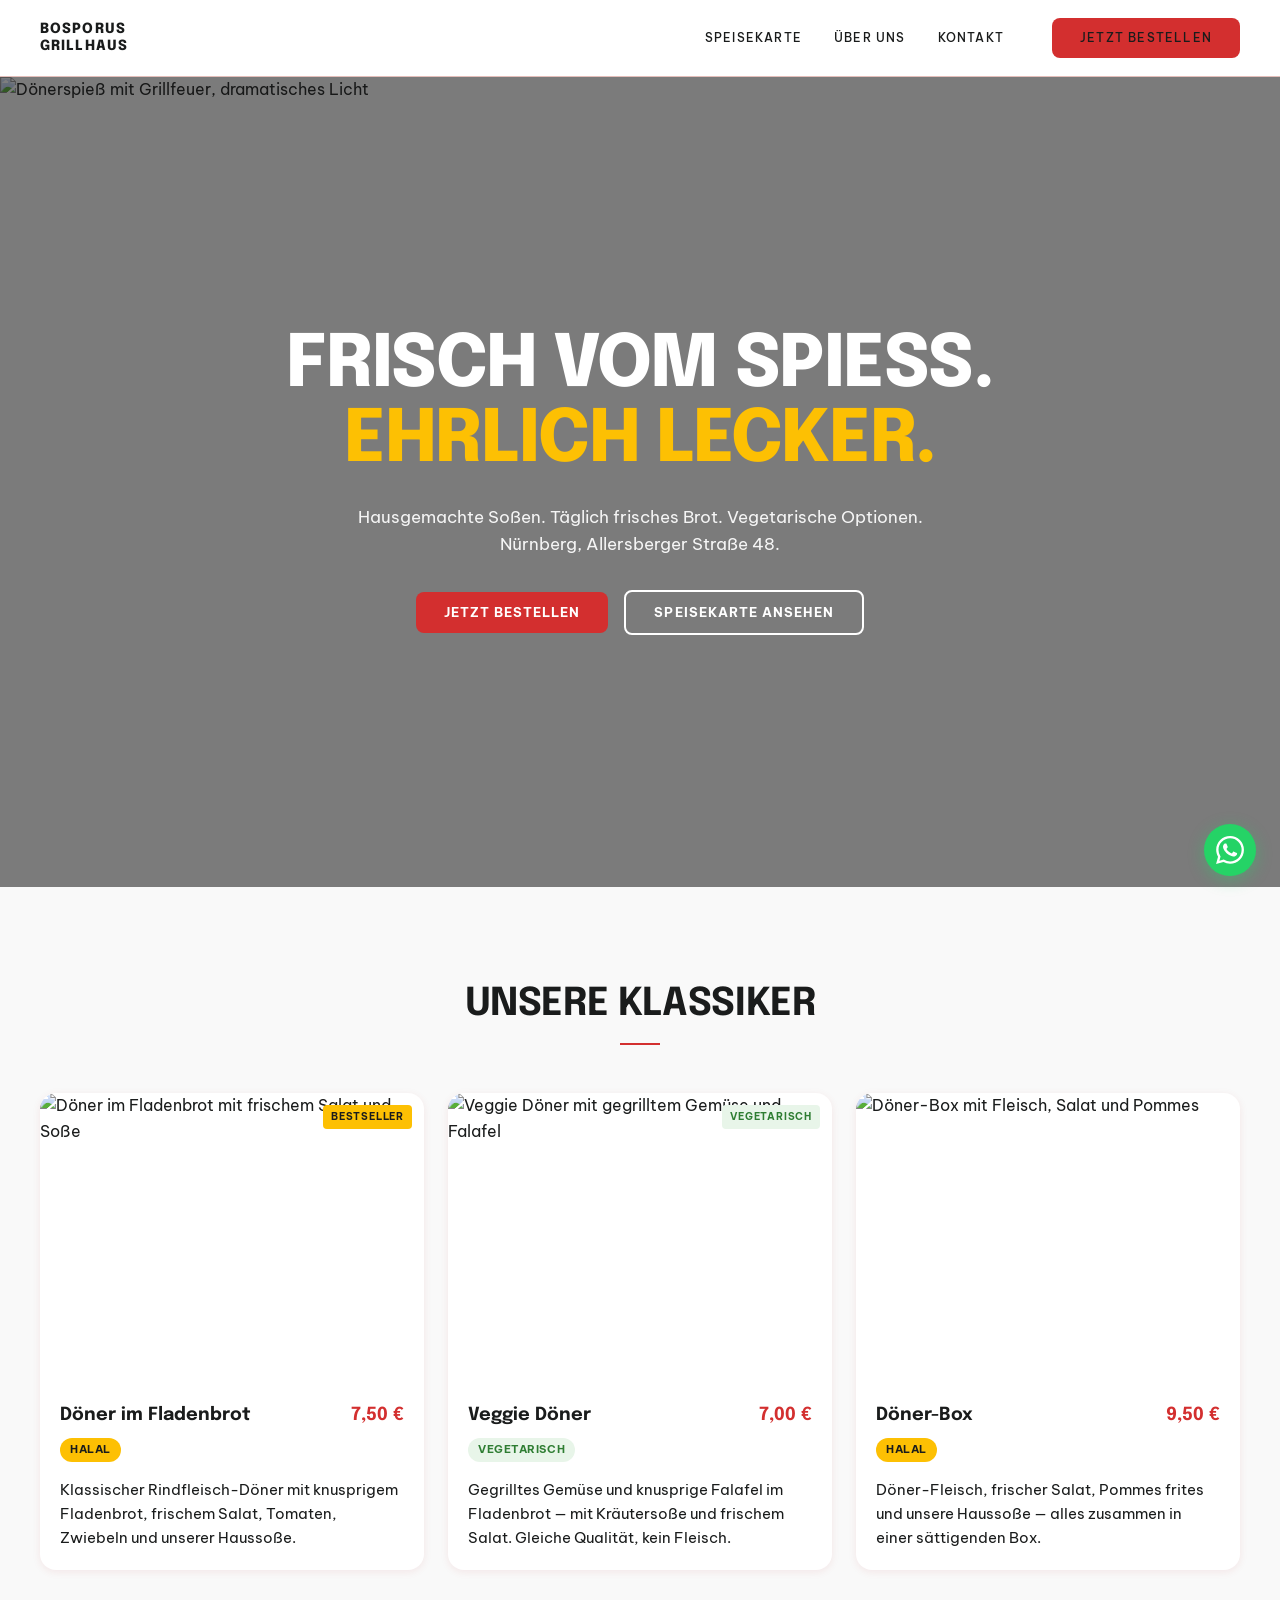
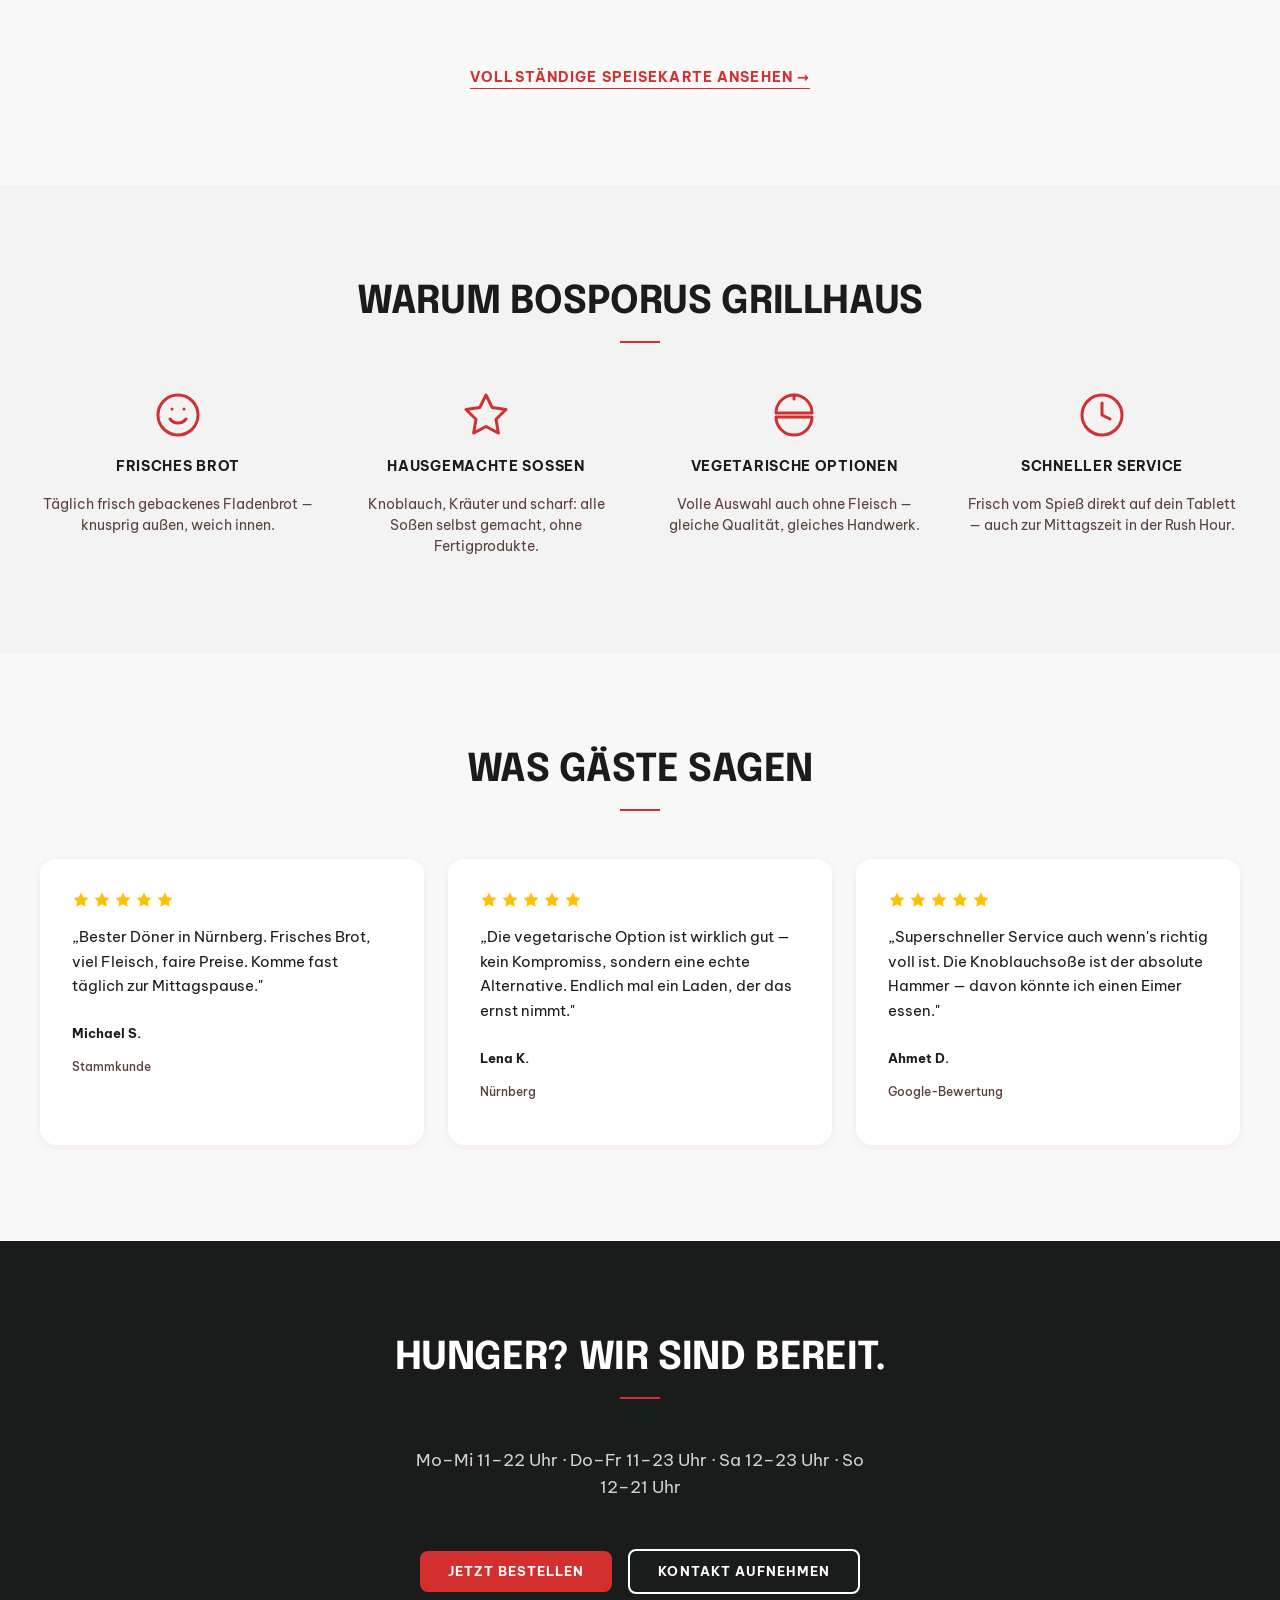
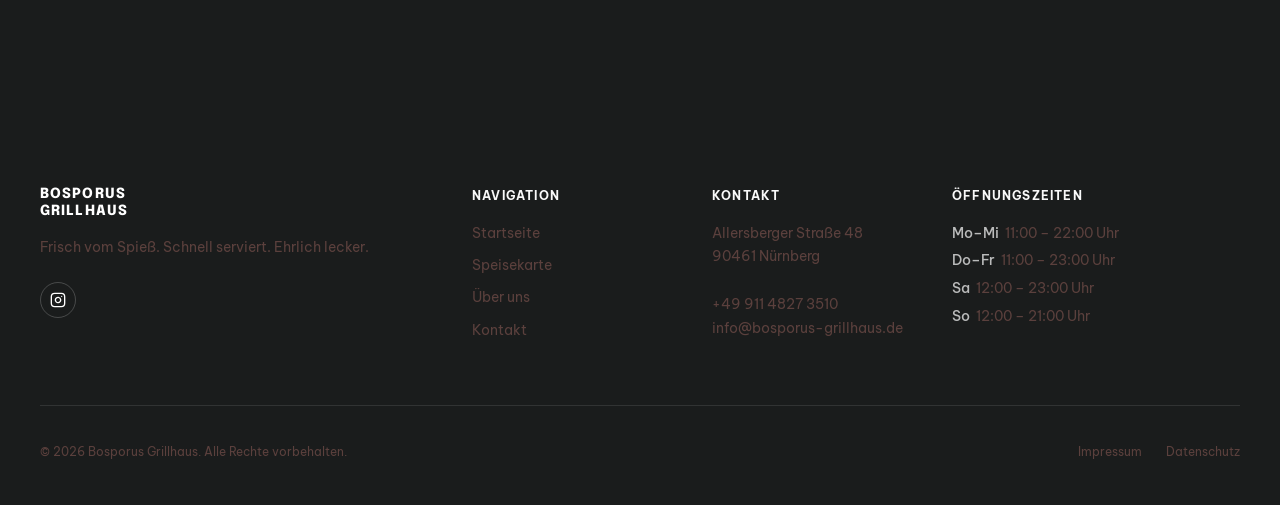
==== index.html @ ae5527a3 "demo doener" ====
<!DOCTYPE html>
<html lang="de">
<head>
  <meta charset="UTF-8">
  <meta name="viewport" content="width=device-width, initial-scale=1.0">
  <meta name="description" content="Bosporus Grillhaus Nürnberg — frisch vom Spieß, hausgemachte Soßen, vegetarische Optionen. Döner, Dürüm, Lahmacun & mehr. Jetzt bestellen.">
  <meta name="robots" content="index, follow">
  <title>Bosporus Grillhaus Nürnberg — Frisch vom Spieß</title>

  <link rel="canonical" href="https://www.bosporus-grillhaus.de/">

  <!-- Favicon -->
  <link rel="icon" type="image/svg+xml" href="/favicon.svg">
  <link rel="icon" type="image/png" sizes="32x32" href="/favicon-32x32.png">
  <link rel="apple-touch-icon" sizes="180x180" href="/apple-touch-icon.png">
  <link rel="manifest" href="/site.webmanifest">

  <!-- Open Graph -->
  <meta property="og:title" content="Bosporus Grillhaus Nürnberg — Frisch vom Spieß">
  <meta property="og:description" content="Moderner Dönerladen in Nürnberg mit frisch gebackenem Brot, hausgemachten Soßen und vegetarischen Optionen.">
  <meta property="og:type" content="website">
  <meta property="og:url" content="https://www.bosporus-grillhaus.de/">
  <meta property="og:image" content="https://www.bosporus-grillhaus.de/assets/images/og-image.jpg">
  <meta property="og:locale" content="de_DE">
  <meta property="og:site_name" content="Bosporus Grillhaus">

  <!-- Font Preload -->
  <link rel="preload" href="/assets/fonts/epilogue-extrabold.woff2" as="font" type="font/woff2" crossorigin>
  <link rel="preload" href="/assets/fonts/be-vietnam-pro-regular.woff2" as="font" type="font/woff2" crossorigin>

  <link rel="stylesheet" href="/style.css">

  <!-- JSON-LD LocalBusiness -->
  <script type="application/ld+json">
  {
    "@context": "https://schema.org",
    "@type": "Restaurant",
    "name": "Bosporus Grillhaus",
    "image": "https://www.bosporus-grillhaus.de/assets/images/og-image.jpg",
    "url": "https://www.bosporus-grillhaus.de",
    "telephone": "+4991148273510",
    "email": "info@bosporus-grillhaus.de",
    "priceRange": "€",
    "servesCuisine": ["Türkisch", "Döner", "Streetfood"],
    "menu": "https://www.bosporus-grillhaus.de/speisekarte.html",
    "address": {
      "@type": "PostalAddress",
      "streetAddress": "Allersberger Straße 48",
      "postalCode": "90461",
      "addressLocality": "Nürnberg",
      "addressCountry": "DE"
    },
    "openingHoursSpecification": [
      {
        "@type": "OpeningHoursSpecification",
        "dayOfWeek": ["Monday", "Tuesday", "Wednesday"],
        "opens": "11:00",
        "closes": "22:00"
      },
      {
        "@type": "OpeningHoursSpecification",
        "dayOfWeek": ["Thursday", "Friday"],
        "opens": "11:00",
        "closes": "23:00"
      },
      {
        "@type": "OpeningHoursSpecification",
        "dayOfWeek": "Saturday",
        "opens": "12:00",
        "closes": "23:00"
      },
      {
        "@type": "OpeningHoursSpecification",
        "dayOfWeek": "Sunday",
        "opens": "12:00",
        "closes": "21:00"
      }
    ],
    "sameAs": [
      "https://www.instagram.com/bosporus.grillhaus"
    ]
  }
  </script>
</head>
<body>

<a href="#main-content" class="skip-link">Zum Inhalt springen</a>

<!-- Navigation -->
<header class="site-nav" role="banner">
  <div class="nav-inner">
    <a href="/" class="nav-logo" aria-label="Bosporus Grillhaus — Startseite">
      <span>BOSPORUS</span>
      <span>GRILLHAUS</span>
    </a>

    <nav class="nav-links" aria-label="Hauptnavigation">
      <a href="/speisekarte.html">Speisekarte</a>
      <a href="/ueber-uns.html">Über uns</a>
      <a href="/kontakt.html">Kontakt</a>
      <a href="https://wa.me/4915738126495"
         class="btn btn-primary nav-cta"
         target="_blank"
         rel="noopener noreferrer"
         aria-label="Jetzt per WhatsApp bestellen">Jetzt bestellen</a>
    </nav>

    <button class="nav-hamburger"
            data-hamburger
            aria-expanded="false"
            aria-controls="mobile-menu"
            aria-label="Menü öffnen">
      <span></span>
      <span></span>
      <span></span>
    </button>
  </div>

  <nav id="mobile-menu"
       class="nav-mobile"
       data-mobile-menu
       aria-label="Mobile Navigation">
    <a href="/speisekarte.html">Speisekarte</a>
    <a href="/ueber-uns.html">Über uns</a>
    <a href="/kontakt.html">Kontakt</a>
    <a href="https://wa.me/4915738126495"
       class="btn btn-primary"
       target="_blank"
       rel="noopener noreferrer"
       aria-label="Jetzt per WhatsApp bestellen">Jetzt bestellen</a>
  </nav>
</header>

<main id="main-content">

  <!-- Hero -->
  <section class="hero" aria-label="Hero">
    <picture>
      <source media="(min-width: 1024px)" srcset="/assets/images/hero-01-desktop.webp">
      <source media="(min-width: 640px)" srcset="/assets/images/hero-01-tablet.webp">
      <img class="hero-image"
           src="/assets/images/hero-01-mobile.webp"
           alt="Dönerspieß mit Grillfeuer, dramatisches Licht"
           width="1920" height="1080"
           fetchpriority="high">
    </picture>
    <div class="hero-overlay" aria-hidden="true"></div>
    <div class="hero-content">
      <h1 class="hero-headline">
        <span class="line-1">Frisch vom Spieß.</span>
        <span class="line-2">Ehrlich lecker.</span>
      </h1>
      <p class="hero-sub">Hausgemachte Soßen. Täglich frisches Brot. Vegetarische Optionen.<br>Nürnberg, Allersberger Straße 48.</p>
      <div class="hero-actions">
        <a href="https://wa.me/4915738126495"
           class="btn btn-primary"
           target="_blank"
           rel="noopener noreferrer"
           aria-label="Jetzt per WhatsApp bestellen">Jetzt bestellen</a>
        <a href="/speisekarte.html" class="btn btn-ghost">Speisekarte ansehen</a>
      </div>
    </div>
  </section>

  <!-- Unsere Klassiker -->
  <section class="section" aria-labelledby="klassiker-heading">
    <div class="container">
      <h2 class="section-heading reveal" id="klassiker-heading">Unsere Klassiker</h2>
      <span class="section-divider reveal" data-reveal-delay="60" aria-hidden="true"></span>

      <div class="card-grid">

        <!-- Karte 1 -->
        <article class="product-card reveal" data-reveal-delay="0">
          <div class="product-card-image">
            <picture>
              <source media="(min-width: 640px)" srcset="/assets/images/menu/food-01-tablet.webp">
              <img src="/assets/images/menu/food-01-mobile.webp"
                   alt="Döner im Fladenbrot mit frischem Salat und Soße"
                   width="600" height="450"
                   loading="lazy">
            </picture>
            <span class="product-card-badge">Bestseller</span>
          </div>
          <div class="product-card-body">
            <div class="product-card-header">
              <h3 class="product-card-name">Döner im Fladenbrot</h3>
              <span class="product-card-price">7,50 €</span>
            </div>
            <div class="product-card-chips">
              <span class="chip">Halal</span>
            </div>
            <p class="product-card-desc">Klassischer Rindfleisch-Döner mit knusprigem Fladenbrot, frischem Salat, Tomaten, Zwiebeln und unserer Haussoße.</p>
          </div>
        </article>

        <!-- Karte 2 -->
        <article class="product-card reveal" data-reveal-delay="60">
          <div class="product-card-image">
            <picture>
              <source media="(min-width: 640px)" srcset="/assets/images/menu/food-02-tablet.webp">
              <img src="/assets/images/menu/food-02-mobile.webp"
                   alt="Veggie Döner mit gegrilltem Gemüse und Falafel"
                   width="600" height="450"
                   loading="lazy">
            </picture>
            <span class="product-card-badge" style="background:#e8f5e9; color:#2e7d32;">Vegetarisch</span>
          </div>
          <div class="product-card-body">
            <div class="product-card-header">
              <h3 class="product-card-name">Veggie Döner</h3>
              <span class="product-card-price">7,00 €</span>
            </div>
            <div class="product-card-chips">
              <span class="chip chip-vegan">Vegetarisch</span>
            </div>
            <p class="product-card-desc">Gegrilltes Gemüse und knusprige Falafel im Fladenbrot — mit Kräutersoße und frischem Salat. Gleiche Qualität, kein Fleisch.</p>
          </div>
        </article>

        <!-- Karte 3 -->
        <article class="product-card reveal" data-reveal-delay="120">
          <div class="product-card-image">
            <picture>
              <source media="(min-width: 640px)" srcset="/assets/images/menu/food-03-tablet.webp">
              <img src="/assets/images/menu/food-03-mobile.webp"
                   alt="Döner-Box mit Fleisch, Salat und Pommes"
                   width="600" height="450"
                   loading="lazy">
            </picture>
          </div>
          <div class="product-card-body">
            <div class="product-card-header">
              <h3 class="product-card-name">Döner-Box</h3>
              <span class="product-card-price">9,50 €</span>
            </div>
            <div class="product-card-chips">
              <span class="chip">Halal</span>
            </div>
            <p class="product-card-desc">Döner-Fleisch, frischer Salat, Pommes frites und unsere Haussoße — alles zusammen in einer sättigenden Box.</p>
          </div>
        </article>

      </div>

      <div class="section-link-wrap">
        <a href="/speisekarte.html" class="section-link reveal" data-reveal-delay="200">Vollständige Speisekarte ansehen →</a>
      </div>
    </div>
  </section>

  <!-- USP-Strip -->
  <section class="section section-alt" aria-labelledby="usp-heading">
    <div class="container">
      <h2 class="section-heading reveal" id="usp-heading">Warum Bosporus Grillhaus</h2>
      <span class="section-divider reveal" data-reveal-delay="60" aria-hidden="true"></span>

      <div class="usp-grid">

        <div class="usp-item reveal" data-reveal-delay="0">
          <svg class="usp-icon" xmlns="http://www.w3.org/2000/svg" viewBox="0 0 24 24" fill="none" stroke="currentColor" stroke-width="1.5" stroke-linecap="round" stroke-linejoin="round" aria-hidden="true">
            <path d="M12 2C6.48 2 2 6.48 2 12s4.48 10 10 10 10-4.48 10-10S17.52 2 12 2z"/>
            <path d="M8 14s1.5 2 4 2 4-2 4-2"/>
            <path d="M9 9h.01M15 9h.01"/>
          </svg>
          <p class="usp-label">Frisches Brot</p>
          <p class="usp-desc">Täglich frisch gebackenes Fladenbrot — knusprig außen, weich innen.</p>
        </div>

        <div class="usp-item reveal" data-reveal-delay="60">
          <svg class="usp-icon" xmlns="http://www.w3.org/2000/svg" viewBox="0 0 24 24" fill="none" stroke="currentColor" stroke-width="1.5" stroke-linecap="round" stroke-linejoin="round" aria-hidden="true">
            <path d="M12 2l3.09 6.26L22 9.27l-5 4.87 1.18 6.88L12 17.77l-6.18 3.25L7 14.14 2 9.27l6.91-1.01L12 2z"/>
          </svg>
          <p class="usp-label">Hausgemachte Soßen</p>
          <p class="usp-desc">Knoblauch, Kräuter und scharf: alle Soßen selbst gemacht, ohne Fertigprodukte.</p>
        </div>

        <div class="usp-item reveal" data-reveal-delay="120">
          <svg class="usp-icon" xmlns="http://www.w3.org/2000/svg" viewBox="0 0 24 24" fill="none" stroke="currentColor" stroke-width="1.5" stroke-linecap="round" stroke-linejoin="round" aria-hidden="true">
            <path d="M12 22c4.97 0 9-4.03 9-9H3c0 4.97 4.03 9 9 9z"/>
            <path d="M12 2a9 9 0 00-9 9h18a9 9 0 00-9-9z"/>
            <line x1="12" y1="2" x2="12" y2="4"/>
          </svg>
          <p class="usp-label">Vegetarische Optionen</p>
          <p class="usp-desc">Volle Auswahl auch ohne Fleisch — gleiche Qualität, gleiches Handwerk.</p>
        </div>

        <div class="usp-item reveal" data-reveal-delay="180">
          <svg class="usp-icon" xmlns="http://www.w3.org/2000/svg" viewBox="0 0 24 24" fill="none" stroke="currentColor" stroke-width="1.5" stroke-linecap="round" stroke-linejoin="round" aria-hidden="true">
            <circle cx="12" cy="12" r="10"/>
            <polyline points="12 6 12 12 16 14"/>
          </svg>
          <p class="usp-label">Schneller Service</p>
          <p class="usp-desc">Frisch vom Spieß direkt auf dein Tablett — auch zur Mittagszeit in der Rush Hour.</p>
        </div>

      </div>
    </div>
  </section>

  <!-- Testimonials -->
  <section class="section" aria-labelledby="reviews-heading">
    <div class="container">
      <h2 class="section-heading reveal" id="reviews-heading">Was Gäste sagen</h2>
      <span class="section-divider reveal" data-reveal-delay="60" aria-hidden="true"></span>

      <div class="testimonials-grid">

        <article class="testimonial-card reveal" data-reveal-delay="0">
          <div class="testimonial-stars" aria-label="5 von 5 Sternen">
            <svg viewBox="0 0 24 24" fill="currentColor" aria-hidden="true"><path d="M12 2l3.09 6.26L22 9.27l-5 4.87 1.18 6.88L12 17.77l-6.18 3.25L7 14.14 2 9.27l6.91-1.01L12 2z"/></svg>
            <svg viewBox="0 0 24 24" fill="currentColor" aria-hidden="true"><path d="M12 2l3.09 6.26L22 9.27l-5 4.87 1.18 6.88L12 17.77l-6.18 3.25L7 14.14 2 9.27l6.91-1.01L12 2z"/></svg>
            <svg viewBox="0 0 24 24" fill="currentColor" aria-hidden="true"><path d="M12 2l3.09 6.26L22 9.27l-5 4.87 1.18 6.88L12 17.77l-6.18 3.25L7 14.14 2 9.27l6.91-1.01L12 2z"/></svg>
            <svg viewBox="0 0 24 24" fill="currentColor" aria-hidden="true"><path d="M12 2l3.09 6.26L22 9.27l-5 4.87 1.18 6.88L12 17.77l-6.18 3.25L7 14.14 2 9.27l6.91-1.01L12 2z"/></svg>
            <svg viewBox="0 0 24 24" fill="currentColor" aria-hidden="true"><path d="M12 2l3.09 6.26L22 9.27l-5 4.87 1.18 6.88L12 17.77l-6.18 3.25L7 14.14 2 9.27l6.91-1.01L12 2z"/></svg>
          </div>
          <p class="testimonial-quote">„Bester Döner in Nürnberg. Frisches Brot, viel Fleisch, faire Preise. Komme fast täglich zur Mittagspause."</p>
          <div>
            <p class="testimonial-author">Michael S.</p>
            <p class="testimonial-role">Stammkunde</p>
          </div>
        </article>

        <article class="testimonial-card reveal" data-reveal-delay="60">
          <div class="testimonial-stars" aria-label="5 von 5 Sternen">
            <svg viewBox="0 0 24 24" fill="currentColor" aria-hidden="true"><path d="M12 2l3.09 6.26L22 9.27l-5 4.87 1.18 6.88L12 17.77l-6.18 3.25L7 14.14 2 9.27l6.91-1.01L12 2z"/></svg>
            <svg viewBox="0 0 24 24" fill="currentColor" aria-hidden="true"><path d="M12 2l3.09 6.26L22 9.27l-5 4.87 1.18 6.88L12 17.77l-6.18 3.25L7 14.14 2 9.27l6.91-1.01L12 2z"/></svg>
            <svg viewBox="0 0 24 24" fill="currentColor" aria-hidden="true"><path d="M12 2l3.09 6.26L22 9.27l-5 4.87 1.18 6.88L12 17.77l-6.18 3.25L7 14.14 2 9.27l6.91-1.01L12 2z"/></svg>
            <svg viewBox="0 0 24 24" fill="currentColor" aria-hidden="true"><path d="M12 2l3.09 6.26L22 9.27l-5 4.87 1.18 6.88L12 17.77l-6.18 3.25L7 14.14 2 9.27l6.91-1.01L12 2z"/></svg>
            <svg viewBox="0 0 24 24" fill="currentColor" aria-hidden="true"><path d="M12 2l3.09 6.26L22 9.27l-5 4.87 1.18 6.88L12 17.77l-6.18 3.25L7 14.14 2 9.27l6.91-1.01L12 2z"/></svg>
          </div>
          <p class="testimonial-quote">„Die vegetarische Option ist wirklich gut — kein Kompromiss, sondern eine echte Alternative. Endlich mal ein Laden, der das ernst nimmt."</p>
          <div>
            <p class="testimonial-author">Lena K.</p>
            <p class="testimonial-role">Nürnberg</p>
          </div>
        </article>

        <article class="testimonial-card reveal" data-reveal-delay="120">
          <div class="testimonial-stars" aria-label="5 von 5 Sternen">
            <svg viewBox="0 0 24 24" fill="currentColor" aria-hidden="true"><path d="M12 2l3.09 6.26L22 9.27l-5 4.87 1.18 6.88L12 17.77l-6.18 3.25L7 14.14 2 9.27l6.91-1.01L12 2z"/></svg>
            <svg viewBox="0 0 24 24" fill="currentColor" aria-hidden="true"><path d="M12 2l3.09 6.26L22 9.27l-5 4.87 1.18 6.88L12 17.77l-6.18 3.25L7 14.14 2 9.27l6.91-1.01L12 2z"/></svg>
            <svg viewBox="0 0 24 24" fill="currentColor" aria-hidden="true"><path d="M12 2l3.09 6.26L22 9.27l-5 4.87 1.18 6.88L12 17.77l-6.18 3.25L7 14.14 2 9.27l6.91-1.01L12 2z"/></svg>
            <svg viewBox="0 0 24 24" fill="currentColor" aria-hidden="true"><path d="M12 2l3.09 6.26L22 9.27l-5 4.87 1.18 6.88L12 17.77l-6.18 3.25L7 14.14 2 9.27l6.91-1.01L12 2z"/></svg>
            <svg viewBox="0 0 24 24" fill="currentColor" aria-hidden="true"><path d="M12 2l3.09 6.26L22 9.27l-5 4.87 1.18 6.88L12 17.77l-6.18 3.25L7 14.14 2 9.27l6.91-1.01L12 2z"/></svg>
          </div>
          <p class="testimonial-quote">„Superschneller Service auch wenn's richtig voll ist. Die Knoblauchsoße ist der absolute Hammer — davon könnte ich einen Eimer essen."</p>
          <div>
            <p class="testimonial-author">Ahmet D.</p>
            <p class="testimonial-role">Google-Bewertung</p>
          </div>
        </article>

      </div>
    </div>
  </section>

  <!-- CTA-Banner -->
  <section class="section section-dark" aria-labelledby="cta-heading">
    <div class="container" style="text-align:center;">
      <h2 class="section-heading reveal" id="cta-heading" style="color:#fff;">Hunger? Wir sind bereit.</h2>
      <span class="section-divider reveal" aria-hidden="true"></span>
      <p class="reveal" style="font-family:var(--font-body);font-size:1.0625rem;color:rgba(255,255,255,0.8);max-width:480px;margin:0 auto var(--space-5);line-height:1.6;">
        Mo–Mi 11–22 Uhr · Do–Fr 11–23 Uhr · Sa 12–23 Uhr · So 12–21 Uhr
      </p>
      <div class="hero-actions reveal" data-reveal-delay="100">
        <a href="https://wa.me/4915738126495"
           class="btn btn-primary"
           target="_blank"
           rel="noopener noreferrer"
           aria-label="Jetzt per WhatsApp bestellen">Jetzt bestellen</a>
        <a href="/kontakt.html" class="btn btn-ghost">Kontakt aufnehmen</a>
      </div>
    </div>
  </section>

</main>

<!-- Footer -->
<footer class="site-footer" role="contentinfo">
  <div class="container">
    <div class="footer-grid">

      <!-- Spalte 1: Logo + Slogan + Socials -->
      <div>
        <a href="/" class="footer-logo" aria-label="Bosporus Grillhaus — Startseite">
          <span>BOSPORUS</span>
          <span>GRILLHAUS</span>
        </a>
        <p class="footer-slogan">Frisch vom Spieß. Schnell serviert. Ehrlich lecker.</p>
        <div class="footer-socials">
          <a href="https://www.instagram.com/bosporus.grillhaus"
             class="footer-social-link"
             target="_blank"
             rel="noopener noreferrer"
             aria-label="Bosporus Grillhaus auf Instagram">
            <svg viewBox="0 0 24 24" fill="none" stroke="currentColor" stroke-width="2" stroke-linecap="round" stroke-linejoin="round" aria-hidden="true">
              <rect x="2" y="2" width="20" height="20" rx="5" ry="5"/>
              <path d="M16 11.37A4 4 0 1112.63 8 4 4 0 0116 11.37z"/>
              <line x1="17.5" y1="6.5" x2="17.51" y2="6.5"/>
            </svg>
          </a>
        </div>
      </div>

      <!-- Spalte 2: Navigation -->
      <div>
        <span class="footer-col-label">Navigation</span>
        <nav class="footer-nav" aria-label="Footer-Navigation">
          <a href="/">Startseite</a>
          <a href="/speisekarte.html">Speisekarte</a>
          <a href="/ueber-uns.html">Über uns</a>
          <a href="/kontakt.html">Kontakt</a>
        </nav>
      </div>

      <!-- Spalte 3: Kontakt -->
      <div>
        <span class="footer-col-label">Kontakt</span>
        <address class="footer-address" style="font-style:normal;">
          Allersberger Straße 48<br>
          90461 Nürnberg<br><br>
          <a href="tel:+4991148273510">+49 911 4827 3510</a><br>
          <a href="mailto:info@bosporus-grillhaus.de">info@bosporus-grillhaus.de</a>
        </address>
      </div>

      <!-- Spalte 4: Öffnungszeiten -->
      <div>
        <span class="footer-col-label">Öffnungszeiten</span>
        <div class="footer-hours">
          <dl>
            <dt>Mo–Mi</dt><dd>11:00 – 22:00 Uhr</dd>
            <dt>Do–Fr</dt><dd>11:00 – 23:00 Uhr</dd>
            <dt>Sa</dt><dd>12:00 – 23:00 Uhr</dd>
            <dt>So</dt><dd>12:00 – 21:00 Uhr</dd>
          </dl>
        </div>
      </div>

    </div>

    <!-- Footer Bottom -->
    <div class="footer-bottom">
      <p class="footer-copyright">© 2026 Bosporus Grillhaus. Alle Rechte vorbehalten.</p>
      <nav class="footer-legal-links" aria-label="Rechtliches">
        <a href="/impressum.html">Impressum</a>
        <a href="/datenschutz.html">Datenschutz</a>
      </nav>
    </div>
  </div>
</footer>

<!-- Floating WhatsApp -->
<a href="https://wa.me/4915738126495"
   class="floating-wa"
   target="_blank"
   rel="noopener noreferrer"
   aria-label="Auf WhatsApp schreiben">
  <svg viewBox="0 0 24 24" fill="currentColor" aria-hidden="true">
    <path d="M17.472 14.382c-.297-.149-1.758-.867-2.03-.967-.273-.099-.471-.148-.67.15-.197.297-.767.966-.94 1.164-.173.199-.347.223-.644.075-.297-.15-1.255-.463-2.39-1.475-.883-.788-1.48-1.761-1.653-2.059-.173-.297-.018-.458.13-.606.134-.133.298-.347.446-.52.149-.174.198-.298.298-.497.099-.198.05-.371-.025-.52-.075-.149-.669-1.612-.916-2.207-.242-.579-.487-.5-.669-.51-.173-.008-.371-.01-.57-.01-.198 0-.52.074-.792.372-.272.297-1.04 1.016-1.04 2.479 0 1.462 1.065 2.875 1.213 3.074.149.198 2.096 3.2 5.077 4.487.709.306 1.262.489 1.694.625.712.227 1.36.195 1.871.118.571-.085 1.758-.719 2.006-1.413.248-.694.248-1.289.173-1.413-.074-.124-.272-.198-.57-.347m-5.421 7.403h-.004a9.87 9.87 0 01-5.031-1.378l-.361-.214-3.741.982.998-3.648-.235-.374a9.86 9.86 0 01-1.51-5.26c.001-5.45 4.436-9.884 9.888-9.884 2.64 0 5.122 1.03 6.988 2.898a9.825 9.825 0 012.893 6.994c-.003 5.45-4.437 9.884-9.885 9.884m8.413-18.297A11.815 11.815 0 0012.05 0C5.495 0 .16 5.335.157 11.892c0 2.096.547 4.142 1.588 5.945L.057 24l6.305-1.654a11.882 11.882 0 005.683 1.448h.005c6.554 0 11.89-5.335 11.893-11.893a11.821 11.821 0 00-3.48-8.413z"/>
  </svg>
</a>

<script src="/script.js" defer></script>
</body>
</html>
---- style.css ----
/* ============================================================
   Bosporus Grillhaus — style.css
   ============================================================ */

/* --- @font-face --- */
@font-face {
  font-family: 'Epilogue';
  src: url('/assets/fonts/epilogue-bold.woff2') format('woff2');
  font-weight: 700;
  font-style: normal;
  font-display: swap;
}
@font-face {
  font-family: 'Epilogue';
  src: url('/assets/fonts/epilogue-extrabold.woff2') format('woff2');
  font-weight: 800;
  font-style: normal;
  font-display: swap;
}
@font-face {
  font-family: 'Be Vietnam Pro';
  src: url('/assets/fonts/be-vietnam-pro-regular.woff2') format('woff2');
  font-weight: 400;
  font-style: normal;
  font-display: swap;
}
@font-face {
  font-family: 'Be Vietnam Pro';
  src: url('/assets/fonts/be-vietnam-pro-medium.woff2') format('woff2');
  font-weight: 500;
  font-style: normal;
  font-display: swap;
}
@font-face {
  font-family: 'Be Vietnam Pro';
  src: url('/assets/fonts/be-vietnam-pro-bold.woff2') format('woff2');
  font-weight: 700;
  font-style: normal;
  font-display: swap;
}

/* --- Design-Tokens --- */
:root {
  /* Farben */
  --color-bg:           #f9f9f9;
  --color-bg-card:      #ffffff;
  --color-bg-alt:       #f3f3f3;
  --color-bg-dark:      #1a1c1c;
  --color-text:         #1a1c1c;
  --color-text-muted:   #5b403d;
  --color-accent-red:   #d32f2f;
  --color-accent-red-h: #c62828;
  --color-accent-yellow:#fdc003;
  --color-border:       #e4beba;
  --color-outline:      #8f6f6c;
  --color-whatsapp:     #25d366;

  /* Typografie */
  --font-display: 'Epilogue', serif;
  --font-body:    'Be Vietnam Pro', system-ui, sans-serif;
  --font-size-base: 16px;
  --line-height-body: 1.6;
  --line-height-heading: 1.2;

  /* Spacing (8px-Scale) */
  --space-1: 0.5rem;   /*  8px */
  --space-2: 1rem;     /* 16px */
  --space-3: 1.5rem;   /* 24px */
  --space-4: 2rem;     /* 32px */
  --space-5: 3rem;     /* 48px */
  --space-6: 4rem;     /* 64px */
  --space-7: 6rem;     /* 96px */
  --space-8: 8rem;     /* 128px */

  /* Layout */
  --container-max: 1280px;
  --content-max:   640px;
  --section-pad-v: 3.5rem;      /* 56px Mobile */

  /* Radii */
  --radius-sm:   0.25rem;  /* 4px  — Badges */
  --radius-md:   0.5rem;   /* 8px  — Buttons, Inputs */
  --radius-lg:   1rem;     /* 16px — Karten */
  --radius-pill: 9999px;   /* Chips, Tags */

  /* Schatten */
  --shadow-card:       0 2px 8px rgba(175,16,26,0.08);
  --shadow-card-hover: 0 8px 24px rgba(175,16,26,0.14);

  /* Transitions */
  --t-fast: 150ms ease;
  --t-base: 200ms ease;
}

/* --- Reset --- */
*, *::before, *::after { box-sizing: border-box; }
html { scroll-behavior: smooth; }
body {
  margin: 0;
  font-family: var(--font-body);
  font-size: var(--font-size-base);
  line-height: var(--line-height-body);
  color: var(--color-text);
  background: var(--color-bg);
  -webkit-font-smoothing: antialiased;
}
img, picture, video { max-width: 100%; height: auto; display: block; }
a { color: inherit; text-decoration: none; }
ul, ol { margin: 0; padding: 0; list-style: none; }
h1, h2, h3, h4, h5, h6 {
  font-family: var(--font-display);
  margin: 0 0 var(--space-3);
  line-height: var(--line-height-heading);
}

/* --- Skip-Link --- */
.skip-link {
  position: absolute;
  left: -9999px;
  top: 0;
  padding: var(--space-2);
  background: var(--color-accent-red);
  color: #fff;
  font-family: var(--font-body);
  font-weight: 700;
  z-index: 1000;
}
.skip-link:focus { left: 0; }

/* --- Screen-reader only (visuell versteckt, screenreader sichtbar) --- */
.sr-only {
  position: absolute;
  width: 1px;
  height: 1px;
  padding: 0;
  margin: -1px;
  overflow: hidden;
  clip: rect(0,0,0,0);
  white-space: nowrap;
  border: 0;
}

/* --- Honeypot --- */
.hidden-honeypot {
  position: absolute;
  left: -9999px;
  width: 1px;
  height: 1px;
  overflow: hidden;
}

/* --- Focus --- */
:focus-visible {
  outline: 2px solid var(--color-outline);
  outline-offset: 3px;
}

/* --- Container --- */
.container {
  max-width: var(--container-max);
  margin-inline: auto;
  padding-inline: var(--space-2);
}

/* --- Buttons --- */
.btn {
  display: inline-flex;
  align-items: center;
  gap: 0.5rem;
  padding: 14px 28px;
  border-radius: var(--radius-md);
  border: none;
  cursor: pointer;
  font-family: var(--font-body);
  font-weight: 700;
  font-size: 13px;
  text-transform: uppercase;
  letter-spacing: 0.08em;
  line-height: 1;
  transition: background var(--t-base), color var(--t-base), border-color var(--t-base);
  text-decoration: none;
}
.btn-primary {
  background: var(--color-accent-red);
  color: #fff;
}
.btn-primary:hover { background: var(--color-accent-red-h); }
.btn-ghost {
  background: transparent;
  border: 2px solid #fff;
  color: #fff;
  position: relative;
  overflow: hidden;
  z-index: 0;
}
.btn-ghost::before {
  content: '';
  position: absolute;
  inset: 0;
  background: #fff;
  transform: scaleX(0);
  transform-origin: left;
  transition: transform var(--t-base);
  z-index: -1;
}
.btn-ghost:hover { color: var(--color-text); }
.btn-ghost:hover::before { transform: scaleX(1); }
.btn-ghost-dark {
  background: transparent;
  border: 2px solid var(--color-text);
  color: var(--color-text);
  position: relative;
  overflow: hidden;
  z-index: 0;
}
.btn-ghost-dark::before {
  content: '';
  position: absolute;
  inset: 0;
  background: var(--color-text);
  transform: scaleX(0);
  transform-origin: left;
  transition: transform var(--t-base);
  z-index: -1;
}
.btn-ghost-dark:hover { color: #fff; }
.btn-ghost-dark:hover::before { transform: scaleX(1); }

/* --- Section-Heading --- */
.section-heading {
  font-family: var(--font-display);
  font-weight: 700;
  font-size: clamp(1.5rem, 3vw, 2.5rem);
  text-transform: uppercase;
  letter-spacing: -0.01em;
  line-height: 1.15;
  color: var(--color-text);
  text-align: center;
  margin-bottom: var(--space-2);
}
.section-divider {
  display: block;
  width: 40px;
  height: 2px;
  background: var(--color-accent-red);
  margin: 0 auto var(--space-5);
}

/* ============================================================
   NAVIGATION
   ============================================================ */
.site-nav {
  position: sticky;
  top: 0;
  z-index: 100;
  background: var(--color-bg-card);
  border-bottom: 1px solid var(--color-border);
}
.nav-inner {
  display: flex;
  align-items: center;
  justify-content: space-between;
  padding-block: 1.125rem;
  padding-inline: var(--space-2);
  max-width: var(--container-max);
  margin-inline: auto;
}
.nav-logo {
  font-family: var(--font-display);
  font-weight: 800;
  font-size: 14px;
  text-transform: uppercase;
  letter-spacing: 0.08em;
  color: var(--color-text);
  text-decoration: none;
  line-height: 1.2;
}
.nav-logo span { display: block; }
.nav-links {
  display: none;
  align-items: center;
  gap: var(--space-4);
}
.nav-links a {
  font-family: var(--font-body);
  font-weight: 500;
  font-size: 12px;
  text-transform: uppercase;
  letter-spacing: 0.1em;
  color: var(--color-text);
  transition: color var(--t-fast);
  text-decoration: none;
}
.nav-links a:hover,
.nav-links a[aria-current="page"] { color: var(--color-accent-red); }
.nav-cta { margin-left: var(--space-2); }
.nav-hamburger {
  display: flex;
  flex-direction: column;
  justify-content: center;
  gap: 5px;
  width: 44px;
  height: 44px;
  padding: 0 8px;
  background: none;
  border: none;
  cursor: pointer;
  border-radius: var(--radius-md);
}
.nav-hamburger span {
  display: block;
  width: 100%;
  height: 2px;
  background: var(--color-text);
  transition: transform var(--t-base), opacity var(--t-base);
}
.nav-hamburger[aria-expanded="true"] span:nth-child(1) {
  transform: translateY(7px) rotate(45deg);
}
.nav-hamburger[aria-expanded="true"] span:nth-child(2) {
  opacity: 0;
}
.nav-hamburger[aria-expanded="true"] span:nth-child(3) {
  transform: translateY(-7px) rotate(-45deg);
}

/* Mobile Menu */
.nav-mobile {
  display: none;
  flex-direction: column;
  background: var(--color-bg-card);
  border-top: 1px solid var(--color-border);
  padding: var(--space-3) var(--space-2) var(--space-4);
  gap: var(--space-3);
}
.nav-mobile.is-open { display: flex; }
.nav-mobile a {
  font-family: var(--font-body);
  font-weight: 500;
  font-size: 14px;
  text-transform: uppercase;
  letter-spacing: 0.1em;
  color: var(--color-text);
  padding-block: var(--space-1);
  transition: color var(--t-fast);
  text-decoration: none;
}
.nav-mobile a:hover,
.nav-mobile a[aria-current="page"] { color: var(--color-accent-red); }
.nav-mobile .btn { align-self: flex-start; }

@media (min-width: 1024px) {
  .nav-links { display: flex; }
  .nav-hamburger { display: none; }
  .nav-inner { padding-inline: 2.5rem; }
}

/* ============================================================
   HERO
   ============================================================ */
.hero {
  position: relative;
  min-height: 90vh;
  display: flex;
  align-items: center;
  justify-content: center;
  overflow: hidden;
}
.hero-image {
  position: absolute;
  inset: 0;
  width: 100%;
  height: 100%;
  object-fit: cover;
  object-position: center;
}
.hero-overlay {
  position: absolute;
  inset: 0;
  background: rgba(20,20,20,0.55);
}
.hero-content {
  position: relative;
  z-index: 1;
  text-align: center;
  padding-inline: var(--space-2);
  max-width: 800px;
  margin-inline: auto;
}
.hero-headline {
  font-family: var(--font-display);
  font-weight: 800;
  font-size: clamp(2.25rem, 7vw, 4.5rem);
  line-height: 1.05;
  letter-spacing: -0.02em;
  text-transform: uppercase;
  margin-bottom: var(--space-3);
  opacity: 0;
  transform: translateY(12px);
  animation: heroFadeUp 500ms ease-out forwards;
}
.hero-headline .line-1 { color: #ffffff; display: block; }
.hero-headline .line-2 {
  color: var(--color-accent-yellow);
  display: block;
  opacity: 0;
  transform: translateY(12px);
  animation: heroFadeUp 500ms ease-out 150ms forwards;
}
.hero-sub {
  color: rgba(255,255,255,0.92);
  font-family: var(--font-body);
  font-weight: 400;
  font-size: 1.0625rem;
  line-height: 1.6;
  margin-bottom: var(--space-4);
  opacity: 0;
  animation: heroFadeIn 500ms ease-out 250ms forwards;
}
.hero-actions {
  display: flex;
  flex-direction: column;
  gap: var(--space-2);
  align-items: center;
  opacity: 0;
  animation: heroFadeIn 500ms ease-out 400ms forwards;
}

@keyframes heroFadeUp {
  to { opacity: 1; transform: translateY(0); }
}
@keyframes heroFadeIn {
  to { opacity: 1; }
}

@media (min-width: 640px) {
  .hero-actions { flex-direction: row; justify-content: center; }
}

/* ============================================================
   SECTIONS — ALLGEMEIN
   ============================================================ */
.section {
  padding-block: var(--section-pad-v);
}
.section-alt { background: var(--color-bg-alt); }
.section-dark {
  background: var(--color-bg-dark);
  color: #fff;
}

@media (min-width: 1024px) {
  .section { padding-block: var(--space-7); }
  .container { padding-inline: 2.5rem; }
}

/* ============================================================
   KARTEN-GRID (Startseite Klassiker)
   ============================================================ */
.card-grid {
  display: grid;
  grid-template-columns: 1fr;
  gap: var(--space-3);
}
@media (min-width: 640px) {
  .card-grid { grid-template-columns: repeat(2, 1fr); }
}
@media (min-width: 1024px) {
  .card-grid { grid-template-columns: repeat(3, 1fr); }
}

.product-card {
  background: var(--color-bg-card);
  border-radius: var(--radius-lg);
  box-shadow: var(--shadow-card);
  overflow: hidden;
  transition: transform var(--t-base), box-shadow var(--t-base);
}
.product-card:hover {
  transform: translateY(-2px);
  box-shadow: var(--shadow-card-hover);
}
.product-card-image {
  position: relative;
  aspect-ratio: 4 / 3;
  overflow: hidden;
}
.product-card-image img {
  width: 100%;
  height: 100%;
  object-fit: cover;
  border-radius: var(--radius-lg) var(--radius-lg) 0 0;
}
.product-card-badge {
  position: absolute;
  top: 12px;
  right: 12px;
  background: var(--color-accent-yellow);
  color: var(--color-text);
  font-family: var(--font-body);
  font-weight: 700;
  font-size: 10px;
  text-transform: uppercase;
  letter-spacing: 0.08em;
  padding: 4px 8px;
  border-radius: var(--radius-sm);
}
.product-card-body {
  padding: 20px;
}
.product-card-header {
  display: flex;
  align-items: baseline;
  justify-content: space-between;
  gap: var(--space-2);
  margin-bottom: var(--space-1);
}
.product-card-name {
  font-family: var(--font-display);
  font-weight: 700;
  font-size: 1.125rem;
  line-height: 1.2;
  color: var(--color-text);
  margin: 0;
}
.product-card-price {
  font-family: var(--font-display);
  font-weight: 700;
  font-size: 1.125rem;
  color: var(--color-accent-red);
  white-space: nowrap;
  flex-shrink: 0;
}
.product-card-chips {
  display: flex;
  flex-wrap: wrap;
  gap: 6px;
  margin-bottom: var(--space-2);
}
.chip {
  display: inline-block;
  background: var(--color-accent-yellow);
  color: var(--color-text);
  font-family: var(--font-body);
  font-weight: 700;
  font-size: 11px;
  text-transform: uppercase;
  letter-spacing: 0.05em;
  padding: 3px 10px;
  border-radius: var(--radius-pill);
}
.chip-halal { background: #e8f5e9; color: #2e7d32; }
.chip-vegan { background: #e8f5e9; color: #2e7d32; }
.chip-scharf { background: #fce4ec; color: #c62828; }
.product-card-desc {
  font-family: var(--font-body);
  font-weight: 400;
  font-size: 0.9375rem;
  line-height: 1.6;
  color: var(--color-text);
  margin: 0;
}

.section-link {
  display: block;
  text-align: center;
  margin-top: var(--space-5);
  font-family: var(--font-body);
  font-weight: 700;
  font-size: 14px;
  text-transform: uppercase;
  letter-spacing: 0.08em;
  color: var(--color-accent-red);
  border-bottom: 1px solid var(--color-accent-red);
  display: inline-block;
  transition: opacity var(--t-fast);
  text-decoration: none;
}
.section-link:hover { opacity: 0.75; text-decoration: none; }
.section-link-wrap { text-align: center; margin-top: var(--space-5); }

/* ============================================================
   USP-STRIP
   ============================================================ */
.usp-grid {
  display: grid;
  grid-template-columns: repeat(2, 1fr);
  gap: var(--space-4) var(--space-3);
}
@media (min-width: 768px) {
  .usp-grid { grid-template-columns: repeat(4, 1fr); gap: var(--space-4); }
}
.usp-item {
  display: flex;
  flex-direction: column;
  align-items: center;
  text-align: center;
  gap: var(--space-2);
}
.usp-icon {
  width: 48px;
  height: 48px;
  color: var(--color-accent-red);
  flex-shrink: 0;
}
.usp-label {
  font-family: var(--font-body);
  font-weight: 700;
  font-size: 14px;
  text-transform: uppercase;
  letter-spacing: 0.05em;
  color: var(--color-text);
  margin: 0;
}
.usp-desc {
  font-family: var(--font-body);
  font-weight: 400;
  font-size: 14px;
  line-height: 1.5;
  color: var(--color-text-muted);
  margin: 0;
}

/* ============================================================
   TESTIMONIALS
   ============================================================ */
.testimonials-grid {
  display: grid;
  grid-template-columns: 1fr;
  gap: var(--space-3);
}
@media (min-width: 640px) {
  .testimonials-grid { grid-template-columns: repeat(2, 1fr); }
}
@media (min-width: 1024px) {
  .testimonials-grid { grid-template-columns: repeat(3, 1fr); }
}
.testimonial-card {
  background: var(--color-bg-card);
  border-radius: var(--radius-lg);
  padding: var(--space-4);
  box-shadow: var(--shadow-card);
}
.testimonial-stars {
  display: flex;
  gap: 3px;
  margin-bottom: var(--space-2);
}
.testimonial-stars svg {
  width: 18px;
  height: 18px;
  color: var(--color-accent-yellow);
}
.testimonial-quote {
  font-family: var(--font-body);
  font-weight: 400;
  font-size: 15px;
  line-height: 1.65;
  color: var(--color-text);
  margin: 0 0 var(--space-3);
}
.testimonial-author {
  font-family: var(--font-body);
  font-weight: 700;
  font-size: 13px;
  color: var(--color-text);
}
.testimonial-role {
  font-family: var(--font-body);
  font-weight: 500;
  font-size: 12px;
  color: var(--color-text-muted);
}

/* ============================================================
   SPEISEKARTE — KATEGORIE-ANKERLEISTE
   ============================================================ */
.menu-anchors {
  position: sticky;
  top: 61px;
  z-index: 90;
  background: var(--color-bg-card);
  border-bottom: 1px solid var(--color-border);
  overflow-x: auto;
  -webkit-overflow-scrolling: touch;
  scrollbar-width: none;
}
.menu-anchors::-webkit-scrollbar { display: none; }
.menu-anchors-inner {
  display: flex;
  gap: 0;
  padding-inline: var(--space-2);
  white-space: nowrap;
  max-width: var(--container-max);
  margin-inline: auto;
}
.menu-anchor-link {
  display: inline-block;
  padding: 14px 18px;
  font-family: var(--font-body);
  font-weight: 700;
  font-size: 12px;
  text-transform: uppercase;
  letter-spacing: 0.08em;
  color: var(--color-text-muted);
  transition: color var(--t-fast), border-color var(--t-fast);
  border-bottom: 2px solid transparent;
  text-decoration: none;
  flex-shrink: 0;
}
.menu-anchor-link:hover,
.menu-anchor-link.is-active {
  color: var(--color-accent-red);
  border-bottom-color: var(--color-accent-red);
}

/* Speisekarte Kategorie */
.menu-category { scroll-margin-top: 120px; }
.menu-category + .menu-category { margin-top: var(--space-7); }
.menu-category-heading {
  font-family: var(--font-display);
  font-weight: 700;
  font-size: clamp(1.25rem, 2.5vw, 2rem);
  text-transform: uppercase;
  letter-spacing: -0.01em;
  color: var(--color-text);
  margin-bottom: var(--space-1);
}
.menu-category-divider {
  display: block;
  width: 40px;
  height: 2px;
  background: var(--color-accent-red);
  margin-bottom: var(--space-4);
}

/* Speisekarte Karten-Grid */
.menu-grid {
  display: grid;
  grid-template-columns: 1fr;
  gap: var(--space-3);
}
@media (min-width: 640px) {
  .menu-grid { grid-template-columns: repeat(2, 1fr); }
}
@media (min-width: 1024px) {
  .menu-grid { grid-template-columns: repeat(3, 1fr); }
}

/* ============================================================
   ÜBER-UNS-SEITE
   ============================================================ */
.about-hero {
  position: relative;
  height: 50vh;
  min-height: 320px;
  display: flex;
  align-items: center;
  justify-content: center;
  overflow: hidden;
}
.about-hero-image {
  position: absolute;
  inset: 0;
  width: 100%;
  height: 100%;
  object-fit: cover;
}
.about-hero-overlay {
  position: absolute;
  inset: 0;
  background: rgba(20,20,20,0.58);
}
.about-hero-content {
  position: relative;
  z-index: 1;
  text-align: center;
  padding-inline: var(--space-2);
}
.about-hero-content h1 {
  font-family: var(--font-display);
  font-weight: 800;
  font-size: clamp(2rem, 5vw, 3.5rem);
  text-transform: uppercase;
  letter-spacing: -0.02em;
  line-height: 1.05;
  color: #fff;
  margin-bottom: var(--space-2);
}
.about-hero-content p {
  color: rgba(255,255,255,0.88);
  font-size: 1.0625rem;
  max-width: 540px;
  margin-inline: auto;
}

.about-intro {
  max-width: var(--content-max);
  margin-inline: auto;
}
.about-intro p {
  font-family: var(--font-body);
  font-size: 1.0625rem;
  line-height: 1.7;
  color: var(--color-text);
  margin-bottom: var(--space-3);
}
.about-intro p:last-child { margin-bottom: 0; }

/* Values */
.values-grid {
  display: grid;
  grid-template-columns: 1fr;
  gap: var(--space-4);
}
@media (min-width: 768px) {
  .values-grid { grid-template-columns: repeat(3, 1fr); }
}
.value-item {
  text-align: center;
  padding: var(--space-4);
  background: var(--color-bg-card);
  border-radius: var(--radius-lg);
  box-shadow: var(--shadow-card);
}
.value-number {
  font-family: var(--font-display);
  font-weight: 800;
  font-size: 3rem;
  color: var(--color-accent-red);
  line-height: 1;
  margin-bottom: var(--space-2);
}
.value-title {
  font-family: var(--font-display);
  font-weight: 700;
  font-size: 1.25rem;
  text-transform: uppercase;
  color: var(--color-text);
  margin-bottom: var(--space-2);
}
.value-desc {
  font-family: var(--font-body);
  font-weight: 400;
  font-size: 14px;
  line-height: 1.65;
  color: var(--color-text-muted);
  margin: 0;
}

/* ============================================================
   KONTAKT-SEITE
   ============================================================ */
.contact-grid {
  display: grid;
  grid-template-columns: 1fr;
  gap: var(--space-6);
}
@media (min-width: 1024px) {
  .contact-grid { grid-template-columns: 1fr 1fr; align-items: start; }
}

/* Formular */
.contact-form-wrap h2 {
  font-family: var(--font-display);
  font-weight: 700;
  font-size: clamp(1.5rem, 3vw, 2rem);
  text-transform: uppercase;
  letter-spacing: -0.01em;
  color: var(--color-text);
  margin-bottom: var(--space-1);
}
.contact-form-wrap .section-divider { margin: 0 0 var(--space-4); }
.form-field {
  display: flex;
  flex-direction: column;
  gap: 6px;
  margin-bottom: var(--space-3);
}
.form-field label {
  font-family: var(--font-body);
  font-weight: 500;
  font-size: 13px;
  color: var(--color-text);
}
.form-field input,
.form-field textarea,
.form-field select {
  font-family: var(--font-body);
  font-size: 15px;
  padding: 14px 16px;
  border: 1px solid var(--color-border);
  border-radius: var(--radius-md);
  background: var(--color-bg-card);
  color: var(--color-text);
  transition: border-color var(--t-fast), box-shadow var(--t-fast);
  appearance: none;
  width: 100%;
}
.form-field input:focus-visible,
.form-field textarea:focus-visible,
.form-field select:focus-visible {
  outline: none;
  border-color: var(--color-accent-red);
  border-width: 2px;
  box-shadow: 0 0 0 3px rgba(211,47,47,0.1);
}
.form-field select {
  background-image: url("data:image/svg+xml,%3Csvg xmlns='http://www.w3.org/2000/svg' width='16' height='16' viewBox='0 0 24 24' fill='none' stroke='%235b403d' stroke-width='2'%3E%3Cpath d='M6 9l6 6 6-6'/%3E%3C/svg%3E");
  background-repeat: no-repeat;
  background-position: right 14px center;
  padding-right: 44px;
}
.form-field textarea { resize: vertical; min-height: 120px; }
.form-consent {
  flex-direction: row;
  align-items: flex-start;
  gap: 12px;
}
.form-consent input[type="checkbox"] {
  width: 18px;
  height: 18px;
  min-width: 18px;
  margin-top: 2px;
  accent-color: var(--color-accent-red);
  cursor: pointer;
}
.form-consent label {
  font-family: var(--font-body);
  font-size: 13px;
  line-height: 1.5;
}
.form-consent a { color: var(--color-accent-red); text-decoration: underline; }
.form-hint {
  font-family: var(--font-body);
  font-size: 12px;
  color: var(--color-text-muted);
  margin-top: var(--space-2);
}
.btn-submit {
  width: 100%;
  justify-content: center;
}
@media (min-width: 640px) {
  .btn-submit { width: auto; }
}

/* Kontakt-Info */
.contact-info h2 {
  font-family: var(--font-display);
  font-weight: 700;
  font-size: clamp(1.5rem, 3vw, 2rem);
  text-transform: uppercase;
  letter-spacing: -0.01em;
  color: var(--color-text);
  margin-bottom: var(--space-1);
}
.contact-info .section-divider { margin: 0 0 var(--space-4); }
.contact-detail {
  display: flex;
  gap: var(--space-2);
  margin-bottom: var(--space-3);
  align-items: flex-start;
}
.contact-detail-icon {
  width: 20px;
  height: 20px;
  color: var(--color-accent-red);
  flex-shrink: 0;
  margin-top: 2px;
}
.contact-detail-content {
  font-family: var(--font-body);
  font-size: 15px;
  line-height: 1.6;
  color: var(--color-text);
}
.contact-detail-content strong {
  display: block;
  font-weight: 700;
  font-size: 13px;
  text-transform: uppercase;
  letter-spacing: 0.05em;
  color: var(--color-text-muted);
  margin-bottom: 4px;
}
.contact-detail-content a { color: var(--color-text); transition: color var(--t-fast); }
.contact-detail-content a:hover { color: var(--color-accent-red); }

.hours-table { width: 100%; border-collapse: collapse; }
.hours-table td {
  padding: 6px 0;
  font-family: var(--font-body);
  font-size: 14px;
  color: var(--color-text);
}
.hours-table td:last-child { text-align: right; font-weight: 500; }

/* Action-Buttons */
.contact-actions {
  display: flex;
  flex-wrap: wrap;
  gap: var(--space-2);
  margin-top: var(--space-4);
}
.action-btn {
  display: inline-flex;
  align-items: center;
  gap: 8px;
  padding: 12px 20px;
  border-radius: var(--radius-md);
  border: 2px solid var(--color-border);
  background: var(--color-bg-card);
  color: var(--color-text);
  font-family: var(--font-body);
  font-weight: 700;
  font-size: 13px;
  text-transform: uppercase;
  letter-spacing: 0.06em;
  transition: border-color var(--t-base), background var(--t-base), color var(--t-base);
  text-decoration: none;
}
.action-btn svg {
  width: 18px;
  height: 18px;
  flex-shrink: 0;
}
.action-btn:hover {
  border-color: var(--color-accent-red);
  background: var(--color-accent-red);
  color: #fff;
}
.action-btn-whatsapp:hover {
  border-color: var(--color-whatsapp);
  background: var(--color-whatsapp);
  color: #fff;
}

/* Maps */
.maps-container {
  margin-top: var(--space-5);
  border-radius: var(--radius-lg);
  overflow: hidden;
  border: 1px solid var(--color-border);
}
.maps-placeholder {
  background: var(--color-bg-alt);
  min-height: 280px;
  display: flex;
  align-items: center;
  justify-content: center;
}
.maps-notice {
  text-align: center;
  padding: var(--space-4);
  max-width: 380px;
}
.maps-notice p {
  font-family: var(--font-body);
  font-size: 14px;
  color: var(--color-text-muted);
  margin-bottom: var(--space-3);
  line-height: 1.6;
}
.maps-notice p a { color: var(--color-accent-red); text-decoration: underline; }
.maps-placeholder iframe { display: block; border-radius: 0; }

/* ============================================================
   LEGAL PAGES
   ============================================================ */
.legal-page {
  padding-block: var(--space-7);
}
.legal-page h1 {
  font-family: var(--font-display);
  font-weight: 800;
  font-size: clamp(2rem, 4vw, 3rem);
  text-transform: uppercase;
  letter-spacing: -0.02em;
  color: var(--color-text);
  margin-bottom: var(--space-2);
}
.legal-divider {
  display: block;
  width: 40px;
  height: 2px;
  background: var(--color-accent-red);
  margin-bottom: var(--space-5);
}
.legal-content {
  max-width: var(--content-max);
  font-family: var(--font-body);
  font-size: 15px;
  line-height: 1.7;
  color: var(--color-text);
}
.legal-content h2 {
  font-family: var(--font-display);
  font-weight: 700;
  font-size: 1.25rem;
  text-transform: uppercase;
  margin-top: var(--space-5);
  margin-bottom: var(--space-2);
}
.legal-content p { margin-bottom: var(--space-3); }
.legal-content a { color: var(--color-accent-red); text-decoration: underline; }

.demo-banner {
  background: var(--color-accent-yellow);
  color: var(--color-text);
  text-align: center;
  padding: 10px var(--space-2);
  font-family: var(--font-body);
  font-weight: 700;
  font-size: 13px;
  letter-spacing: 0.04em;
}

/* ============================================================
   DANKE-SEITE
   ============================================================ */
.danke-section {
  min-height: 60vh;
  display: flex;
  align-items: center;
  justify-content: center;
  text-align: center;
  padding-block: var(--space-7);
}
.danke-section h1 {
  font-family: var(--font-display);
  font-weight: 800;
  font-size: clamp(2rem, 5vw, 3.5rem);
  text-transform: uppercase;
  letter-spacing: -0.02em;
  color: var(--color-text);
  margin-bottom: var(--space-3);
}
.danke-section p {
  font-family: var(--font-body);
  font-size: 1.0625rem;
  color: var(--color-text-muted);
  margin-bottom: var(--space-4);
  max-width: 480px;
  margin-inline: auto;
}

/* ============================================================
   FOOTER
   ============================================================ */
.site-footer {
  background: var(--color-bg-dark);
  color: #fff;
  padding-top: var(--space-7);
}
.footer-grid {
  display: grid;
  grid-template-columns: 1fr 1fr;
  gap: var(--space-5) var(--space-4);
}
@media (min-width: 1024px) {
  .footer-grid { grid-template-columns: 2fr 1fr 1fr 1.5fr; gap: var(--space-5); }
}
.footer-logo {
  font-family: var(--font-display);
  font-weight: 800;
  font-size: 14px;
  text-transform: uppercase;
  letter-spacing: 0.08em;
  color: #fff;
  display: block;
  margin-bottom: var(--space-2);
  text-decoration: none;
  line-height: 1.2;
}
.footer-logo span { display: block; }
.footer-slogan {
  font-family: var(--font-body);
  font-size: 14px;
  color: var(--color-text-muted);
  line-height: 1.6;
  margin-bottom: var(--space-3);
}
.footer-socials {
  display: flex;
  gap: var(--space-2);
}
.footer-social-link {
  display: flex;
  align-items: center;
  justify-content: center;
  width: 36px;
  height: 36px;
  border-radius: 50%;
  border: 1px solid rgba(255,255,255,0.2);
  color: #fff;
  transition: border-color var(--t-fast), background var(--t-fast);
  text-decoration: none;
}
.footer-social-link:hover { border-color: var(--color-accent-yellow); background: rgba(253,192,3,0.15); }
.footer-social-link svg { width: 16px; height: 16px; }
.footer-col-label {
  font-family: var(--font-body);
  font-weight: 700;
  font-size: 12px;
  text-transform: uppercase;
  letter-spacing: 0.1em;
  color: #f9f9f9;
  margin-bottom: var(--space-2);
  display: block;
}
.footer-nav {
  display: flex;
  flex-direction: column;
  gap: 10px;
}
.footer-nav a {
  font-family: var(--font-body);
  font-weight: 400;
  font-size: 14px;
  color: var(--color-text-muted);
  transition: color var(--t-fast);
  text-decoration: none;
}
.footer-nav a:hover { color: var(--color-accent-yellow); }
.footer-address {
  font-family: var(--font-body);
  font-size: 14px;
  color: var(--color-text-muted);
  line-height: 1.7;
  margin: 0;
}
.footer-address a {
  color: var(--color-text-muted);
  transition: color var(--t-fast);
  text-decoration: none;
}
.footer-address a:hover { color: var(--color-accent-yellow); }
.footer-hours {
  font-family: var(--font-body);
  font-size: 14px;
  color: var(--color-text-muted);
  line-height: 1.7;
}
.footer-hours dl { margin: 0; }
.footer-hours dt {
  font-weight: 500;
  color: rgba(255,255,255,0.7);
  float: left;
  margin-right: 6px;
}
.footer-hours dd { margin: 0 0 4px; }
.footer-hours dd::after { content: ''; display: table; clear: both; }
.footer-bottom {
  display: flex;
  flex-wrap: wrap;
  align-items: center;
  justify-content: space-between;
  gap: var(--space-2);
  margin-top: var(--space-6);
  padding-top: var(--space-3);
  padding-bottom: var(--space-4);
  border-top: 1px solid rgba(255,255,255,0.1);
}
.footer-copyright {
  font-family: var(--font-body);
  font-weight: 400;
  font-size: 12px;
  color: var(--color-text-muted);
}
.footer-legal-links {
  display: flex;
  gap: var(--space-3);
}
.footer-legal-links a {
  font-family: var(--font-body);
  font-size: 12px;
  color: var(--color-text-muted);
  transition: color var(--t-fast);
  text-decoration: none;
}
.footer-legal-links a:hover { color: var(--color-accent-yellow); }

/* ============================================================
   FLOATING WHATSAPP BUTTON
   ============================================================ */
.floating-wa {
  position: fixed;
  bottom: 24px;
  right: 24px;
  z-index: 200;
  width: 52px;
  height: 52px;
  border-radius: 50%;
  background: var(--color-whatsapp);
  display: flex;
  align-items: center;
  justify-content: center;
  box-shadow: 0 4px 16px rgba(37,211,102,0.4);
  transition: transform var(--t-base), box-shadow var(--t-base);
  text-decoration: none;
}
.floating-wa:hover {
  transform: scale(1.08);
  box-shadow: 0 6px 24px rgba(37,211,102,0.5);
}
.floating-wa svg {
  width: 28px;
  height: 28px;
  color: #fff;
}

/* ============================================================
   SCROLL-REVEAL
   ============================================================ */
.reveal {
  opacity: 0;
  transform: translateY(12px);
  transition: opacity 500ms ease-out, transform 500ms ease-out;
}
.reveal.is-visible {
  opacity: 1;
  transform: translateY(0);
}

/* ============================================================
   REDUCED MOTION
   ============================================================ */
@media (prefers-reduced-motion: reduce) {
  *, *::before, *::after {
    animation-duration: 0.01ms !important;
    animation-iteration-count: 1 !important;
    transition-duration: 0.01ms !important;
    scroll-behavior: auto !important;
  }
  .hero-headline,
  .hero-headline .line-2,
  .hero-sub,
  .hero-actions {
    opacity: 1;
    transform: none;
    animation: none;
  }
  .reveal {
    opacity: 1;
    transform: none;
  }
}
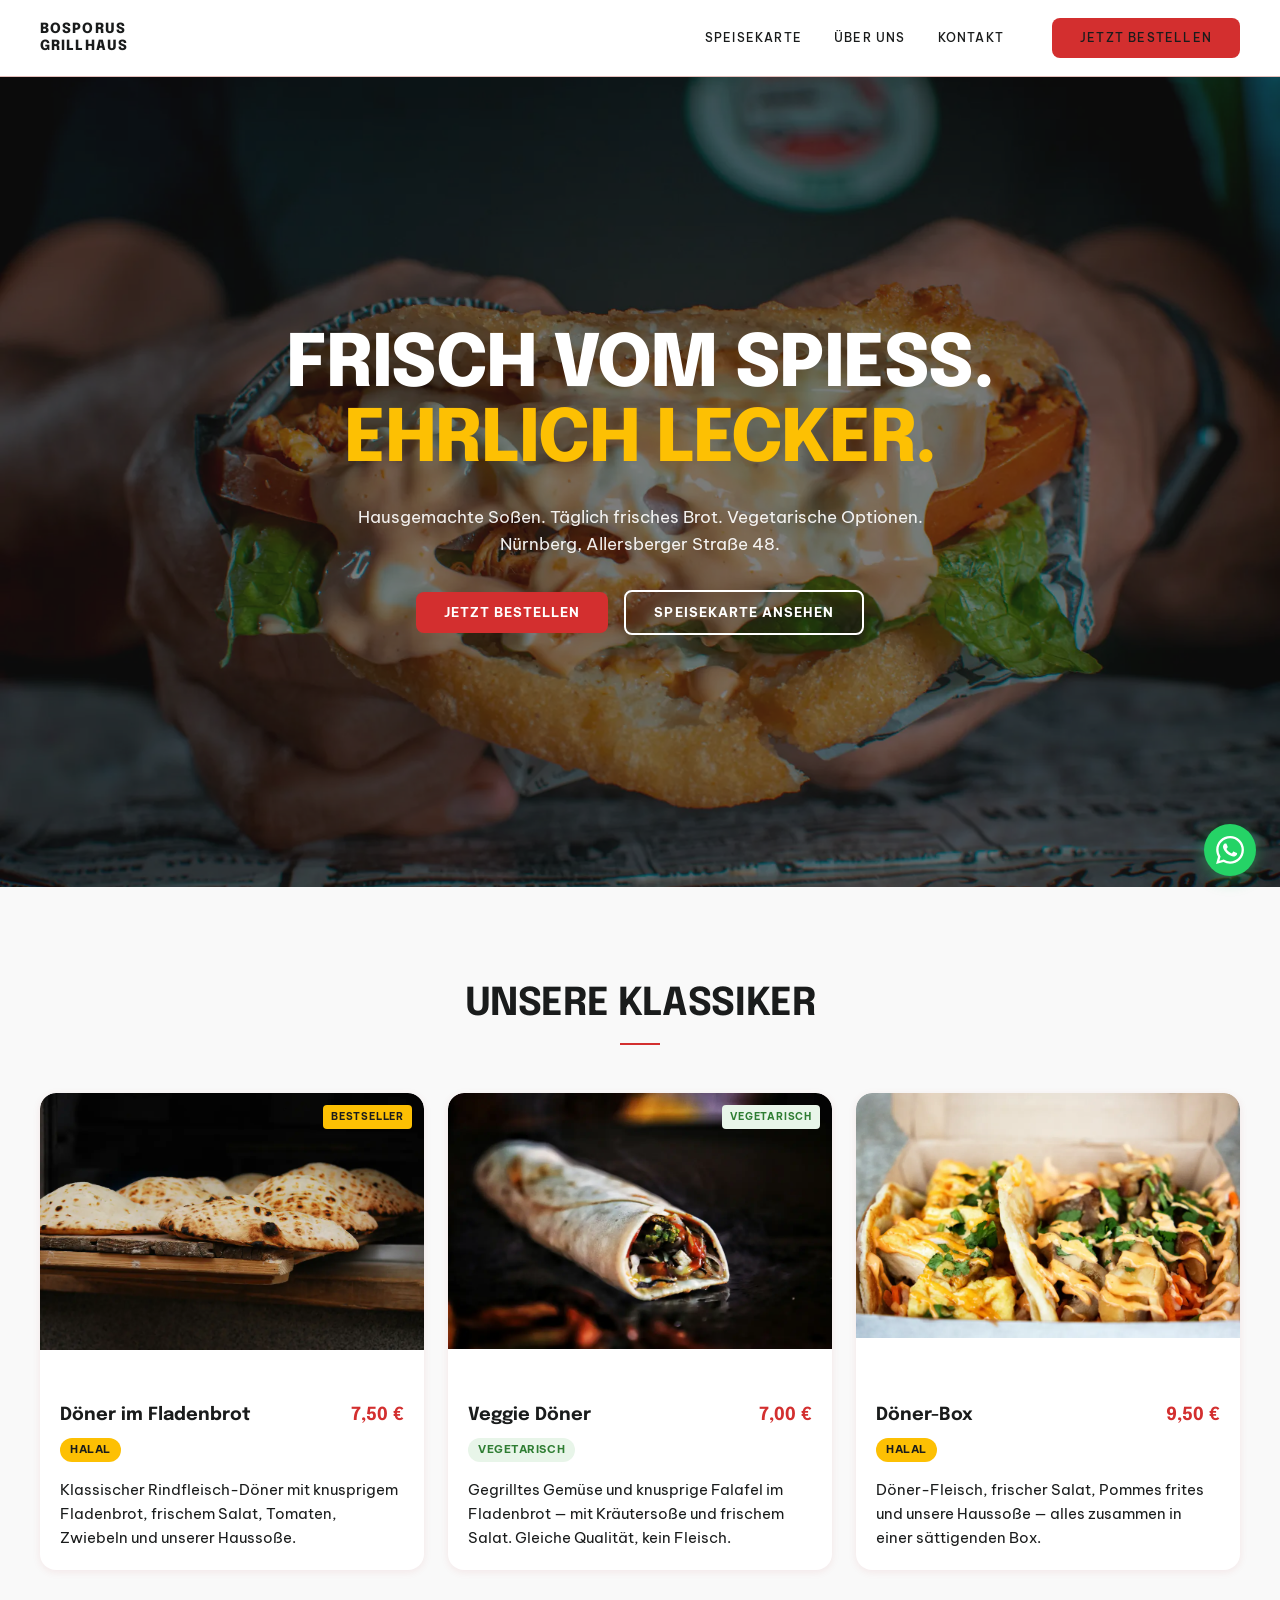
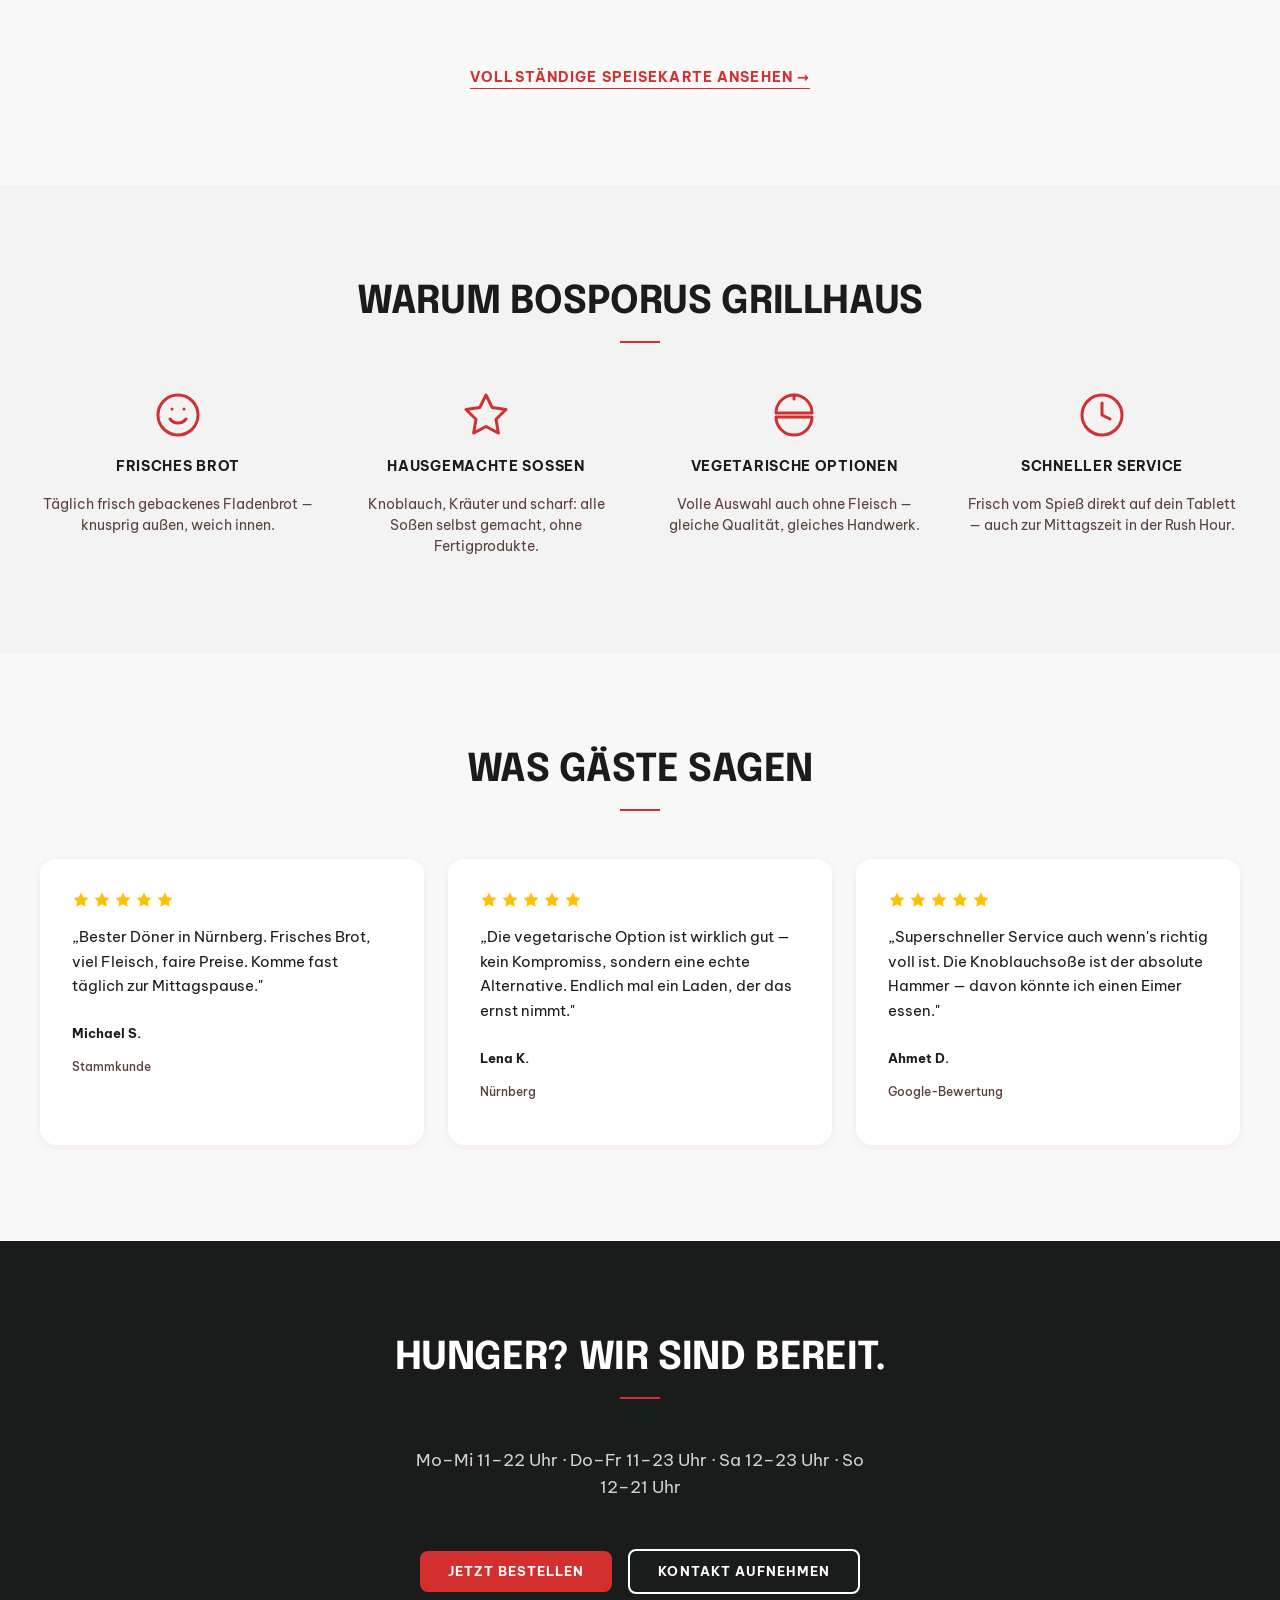
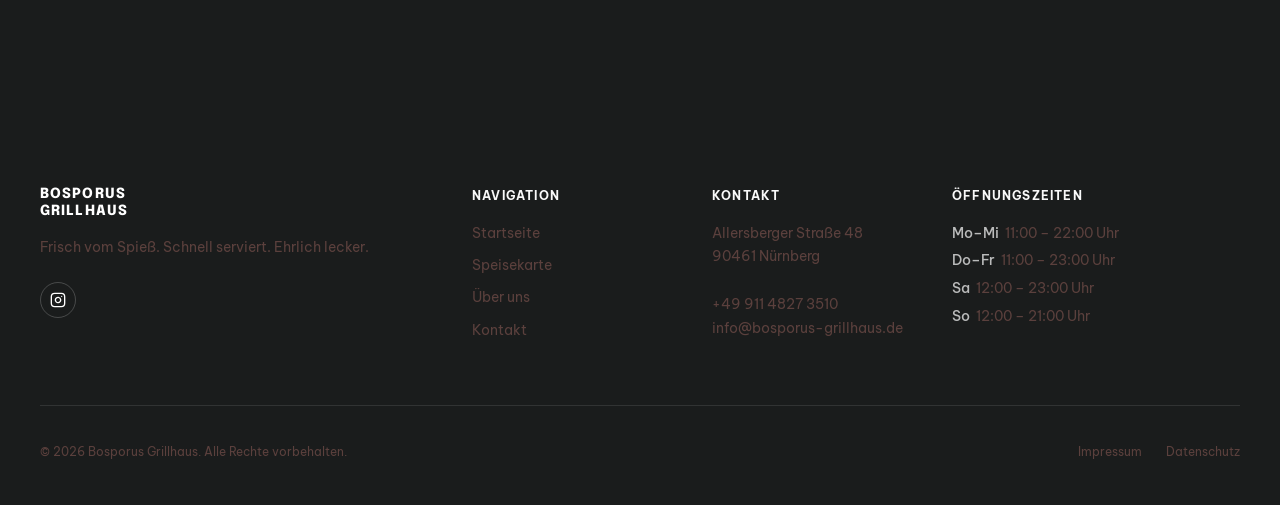
==== commit f466c21a: "bilder update" ====
--- a/index.html
+++ b/index.html
@@ -136,10 +136,10 @@
   <!-- Hero -->
   <section class="hero" aria-label="Hero">
     <picture>
-      <source media="(min-width: 1024px)" srcset="/assets/images/hero-01-desktop.webp">
-      <source media="(min-width: 640px)" srcset="/assets/images/hero-01-tablet.webp">
+      <source media="(min-width: 1024px)" srcset="/assets/images/hero-desktop.webp">
+      <source media="(min-width: 640px)" srcset="/assets/images/hero-tablet.webp">
       <img class="hero-image"
-           src="/assets/images/hero-01-mobile.webp"
+           src="/assets/images/hero-mobile.webp"
            alt="Dönerspieß mit Grillfeuer, dramatisches Licht"
            width="1920" height="1080"
            fetchpriority="high">
@@ -174,8 +174,8 @@
         <article class="product-card reveal" data-reveal-delay="0">
           <div class="product-card-image">
             <picture>
-              <source media="(min-width: 640px)" srcset="/assets/images/menu/food-01-tablet.webp">
-              <img src="/assets/images/menu/food-01-mobile.webp"
+              <source media="(min-width: 640px)" srcset="/assets/images/menu/food1-tablet.webp">
+              <img src="/assets/images/menu/food1-mobile.webp"
                    alt="Döner im Fladenbrot mit frischem Salat und Soße"
                    width="600" height="450"
                    loading="lazy">
@@ -198,8 +198,8 @@
         <article class="product-card reveal" data-reveal-delay="60">
           <div class="product-card-image">
             <picture>
-              <source media="(min-width: 640px)" srcset="/assets/images/menu/food-02-tablet.webp">
-              <img src="/assets/images/menu/food-02-mobile.webp"
+              <source media="(min-width: 640px)" srcset="/assets/images/menu/food2-tablet.webp">
+              <img src="/assets/images/menu/food2-mobile.webp"
                    alt="Veggie Döner mit gegrilltem Gemüse und Falafel"
                    width="600" height="450"
                    loading="lazy">
@@ -222,8 +222,8 @@
         <article class="product-card reveal" data-reveal-delay="120">
           <div class="product-card-image">
             <picture>
-              <source media="(min-width: 640px)" srcset="/assets/images/menu/food-03-tablet.webp">
-              <img src="/assets/images/menu/food-03-mobile.webp"
+              <source media="(min-width: 640px)" srcset="/assets/images/menu/food3-tablet.webp">
+              <img src="/assets/images/menu/food3-mobile.webp"
                    alt="Döner-Box mit Fleisch, Salat und Pommes"
                    width="600" height="450"
                    loading="lazy">
